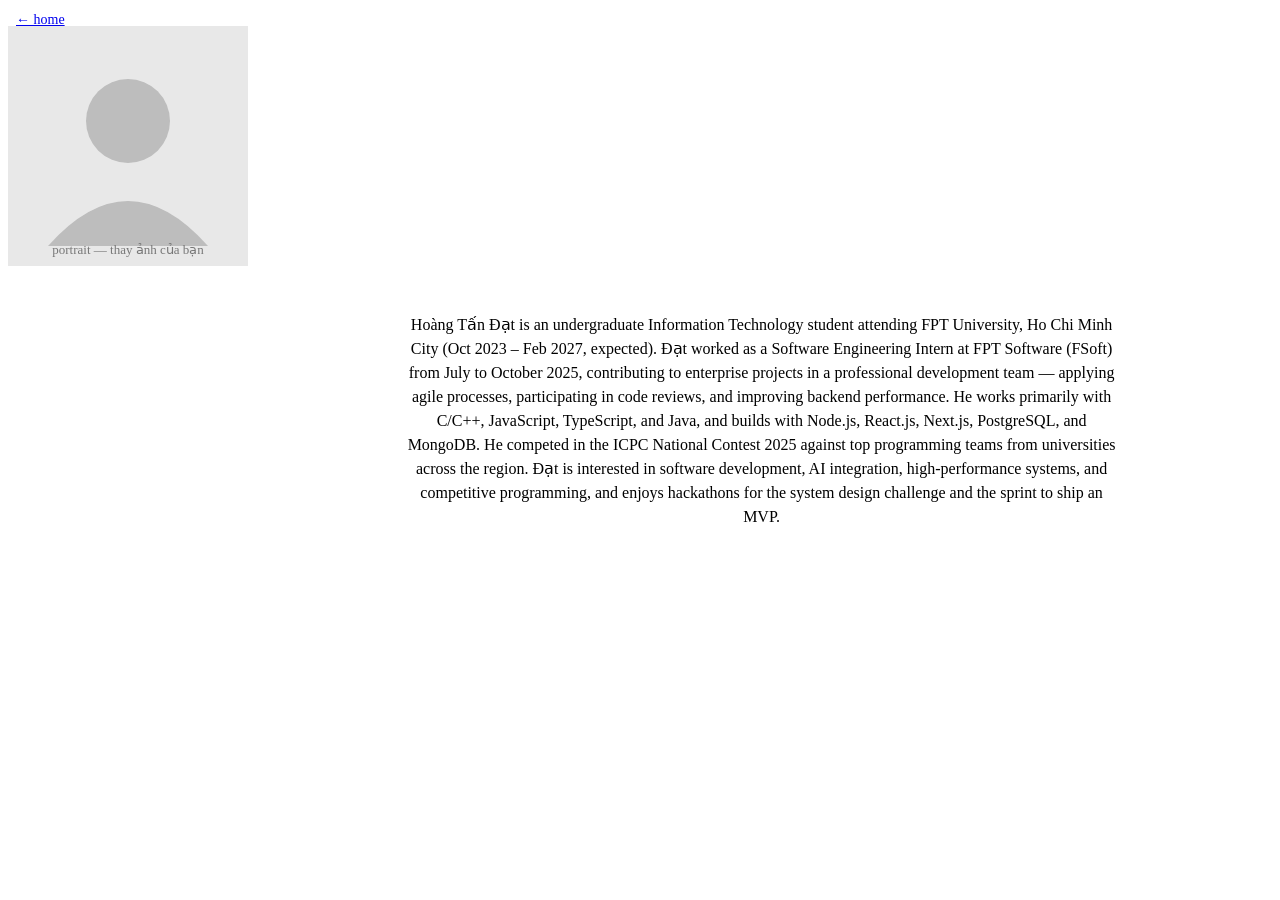
==== about.html @ 932e4578 "Add initial HTML files for personal website including about, projects, and assets" ====
<!DOCTYPE html>
<html lang="vi">
<head>
<meta charset="utf-8">
<title>about</title>
<style>
body {top: 0; left: 0; width: 99%; height: 97%;
    position: absolute; display: table;
    font-family: "Times New Roman", serif;}
  p {display: table-cell; vertical-align: middle; text-align: center;
     line-height: 1.5; padding: 0 12%;}
  #back {position: fixed; left: 16px; top: 12px; font-size: 14px;}
</style>
</head>
<body>

<a id="back" href="index.html">← home</a>

<br>
<img src="assets/portrait-placeholder.svg" alt="Portrait of Hoang Tan Dat" align="left" style="width:240px;">

<p>Hoàng Tấn Đạt is an undergraduate Information Technology student attending FPT University, Ho Chi Minh City (Oct 2023 – Feb 2027, expected). Đạt worked as a Software Engineering Intern at FPT Software (FSoft) from July to October 2025, contributing to enterprise projects in a professional development team — applying agile processes, participating in code reviews, and improving backend performance. He works primarily with C/C++, JavaScript, TypeScript, and Java, and builds with Node.js, React.js, Next.js, PostgreSQL, and MongoDB. He competed in the ICPC National Contest 2025 against top programming teams from universities across the region. Đạt is interested in software development, AI integration, high-performance systems, and competitive programming, and enjoys hackathons for the system design challenge and the sprint to ship an MVP.
<br>
<br>
<br>
</p>

</body>
</html>
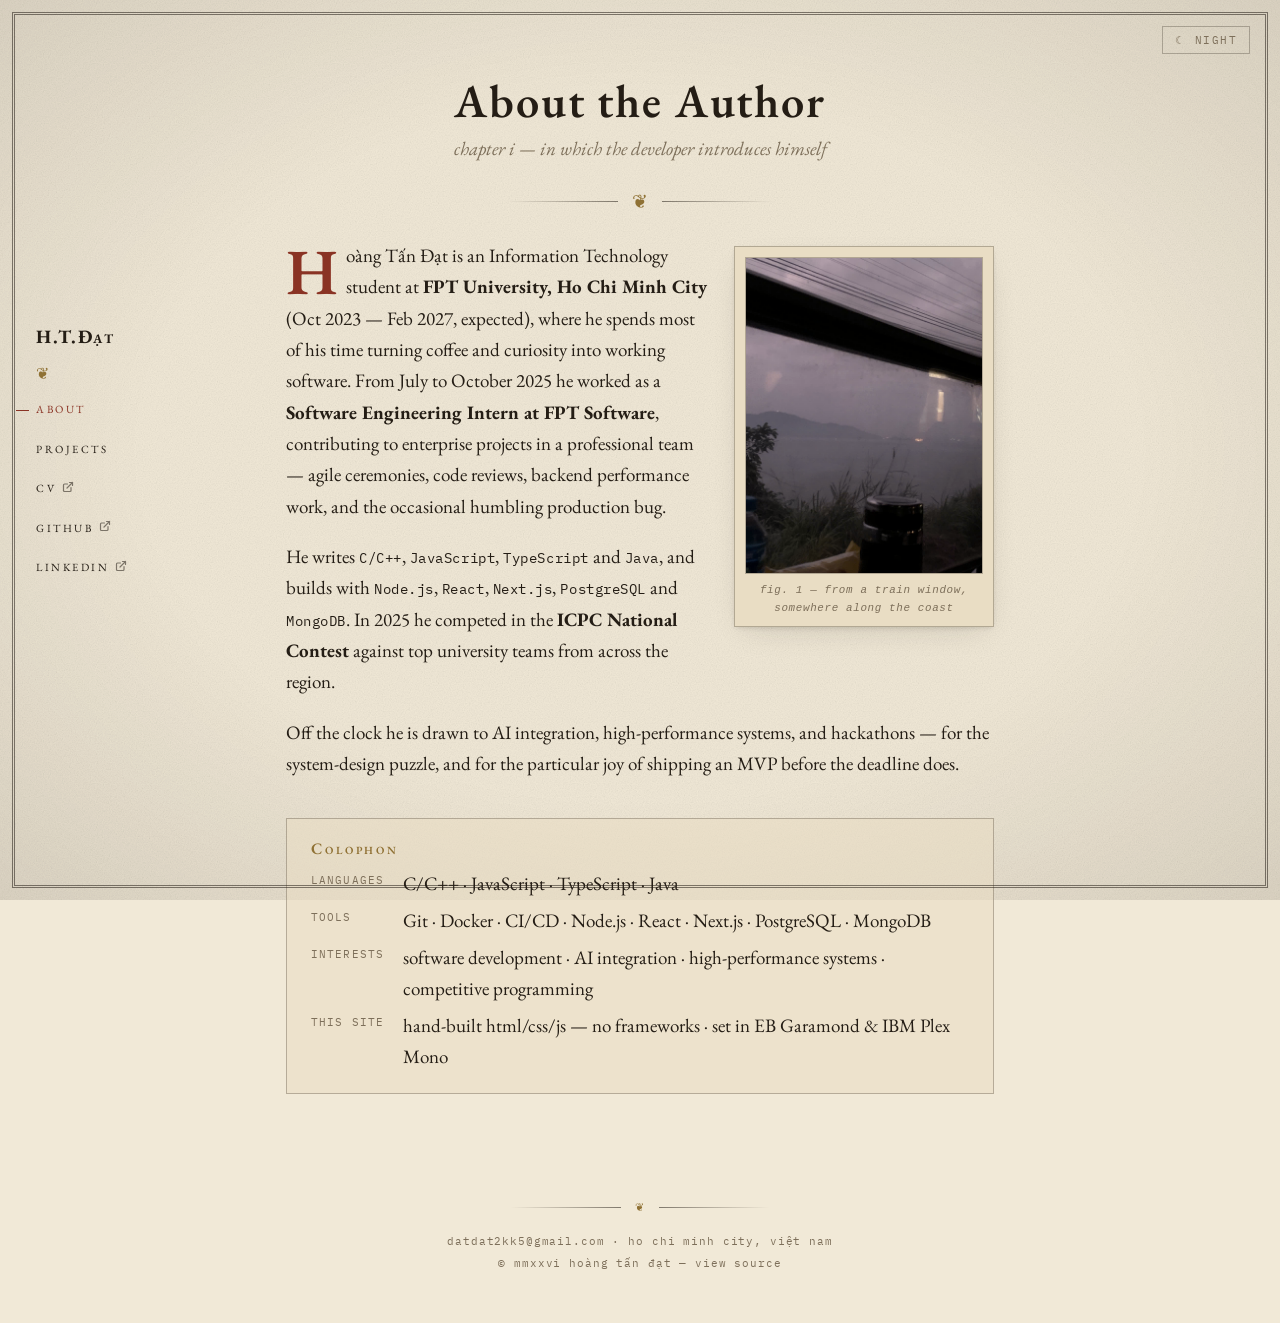
==== commit 82463b55: "fix sum" ====
--- a/about.html
+++ b/about.html
@@ -1,29 +1,114 @@
 <!DOCTYPE html>
-<html lang="vi">
+<html lang="en">
 <head>
 <meta charset="utf-8">
-<title>about</title>
-<style>
-body {top: 0; left: 0; width: 99%; height: 97%;
-    position: absolute; display: table;
-    font-family: "Times New Roman", serif;}
-  p {display: table-cell; vertical-align: middle; text-align: center;
-     line-height: 1.5; padding: 0 12%;}
-  #back {position: fixed; left: 16px; top: 12px; font-size: 14px;}
-</style>
+<meta name="viewport" content="width=device-width, initial-scale=1">
+
+<title>About — Hoàng Tấn Đạt</title>
+<meta name="description" content="About Hoàng Tấn Đạt — Information Technology student at FPT University HCMC, former software engineering intern at FPT Software, ICPC contestant.">
+<meta name="author" content="Hoàng Tấn Đạt">
+<link rel="canonical" href="https://dathoang1412.github.io/about.html">
+
+<meta property="og:type" content="profile">
+<meta property="og:title" content="About — Hoàng Tấn Đạt">
+<meta property="og:description" content="Information Technology student at FPT University HCMC, former intern at FPT Software, ICPC contestant.">
+<meta property="og:url" content="https://dathoang1412.github.io/about.html">
+<meta property="og:image" content="https://dathoang1412.github.io/assets/images/avatar.jpg">
+<meta name="twitter:card" content="summary_large_image">
+
+<script>(function(){try{var t=localStorage.getItem("theme");if(t==="dark"||(!t&&matchMedia("(prefers-color-scheme: dark)").matches))document.documentElement.classList.add("dark")}catch(e){}})();</script>
+
+<link rel="preload" href="assets/fonts/ebgaramond-400to800-normal-latin.woff2" as="font" type="font/woff2" crossorigin>
+<link rel="preload" href="assets/fonts/ebgaramond-400to800-normal-vietnamese.woff2" as="font" type="font/woff2" crossorigin>
+<link rel="preload" href="assets/fonts/ebgaramond-400to800-italic-latin.woff2" as="font" type="font/woff2" crossorigin>
+<link rel="preload" href="assets/fonts/ebgaramond-400to800-italic-vietnamese.woff2" as="font" type="font/woff2" crossorigin>
+<link rel="preload" href="assets/fonts/ibmplexmono-400-normal-latin.woff2" as="font" type="font/woff2" crossorigin>
+<link rel="preload" href="assets/fonts/ibmplexmono-400-normal-vietnamese.woff2" as="font" type="font/woff2" crossorigin>
+<link rel="stylesheet" href="assets/css/fonts.css">
+<link rel="stylesheet" href="assets/css/style.css">
+
+<link rel="icon" href="data:image/svg+xml,%3Csvg xmlns='http://www.w3.org/2000/svg' viewBox='0 0 100 100'%3E%3Ctext y='.9em' font-size='90'%3E%E2%9D%A6%3C/text%3E%3C/svg%3E">
 </head>
+
 <body>
 
-<a id="back" href="index.html">← home</a>
+<div class="frame" aria-hidden="true"></div>
+<button class="lamp" type="button" aria-label="Toggle day / night theme">☾ night</button>
 
-<br>
-<img src="assets/portrait-placeholder.svg" alt="Portrait of Hoang Tan Dat" align="left" style="width:240px;">
+<nav class="side-nav" aria-label="Main">
+  <a class="brand" href="index.html">H.T.Đạt</a>
+  <span class="side-orn" aria-hidden="true">❦</span>
+  <a href="about.html" aria-current="page">about</a>
+  <a href="projects.html">projects</a>
+  <a href="https://dathoang1412.github.io/assets/cv.pdf" target="_blank" rel="noopener">cv</a>
+  <a href="https://github.com/dathoang1412" target="_blank" rel="noopener">github</a>
+  <a href="https://linkedin.com/in/dathoang1412" target="_blank" rel="noopener">linkedin</a>
+</nav>
 
-<p>Hoàng Tấn Đạt is an undergraduate Information Technology student attending FPT University, Ho Chi Minh City (Oct 2023 – Feb 2027, expected). Đạt worked as a Software Engineering Intern at FPT Software (FSoft) from July to October 2025, contributing to enterprise projects in a professional development team — applying agile processes, participating in code reviews, and improving backend performance. He works primarily with C/C++, JavaScript, TypeScript, and Java, and builds with Node.js, React.js, Next.js, PostgreSQL, and MongoDB. He competed in the ICPC National Contest 2025 against top programming teams from universities across the region. Đạt is interested in software development, AI integration, high-performance systems, and competitive programming, and enjoys hackathons for the system design challenge and the sprint to ship an MVP.
-<br>
-<br>
-<br>
-</p>
+<div class="sheet">
 
+  <div class="page-title rise" style="--d:.1s">
+    <h1>About the Author</h1>
+    <p class="sub">chapter i — in which the developer introduces himself</p>
+    <div class="orn" aria-hidden="true">❦</div>
+  </div>
+
+  <main>
+    <figure class="plate portrait-wrap rise" style="--d:.2s">
+      <img src="assets/images/avatar.jpg" width="960" height="1280" alt="View from a train window at dusk — mountains and mist near the Hải Vân pass">
+      <figcaption>fig. 1 — from a train window, somewhere along the coast</figcaption>
+    </figure>
+
+    <p class="dropcap rise" style="--d:.3s">
+      Hoàng Tấn Đạt is an Information Technology student at
+      <strong>FPT University, Ho Chi Minh City</strong> (Oct 2023 — Feb 2027,
+      expected), where he spends most of his time turning coffee and curiosity
+      into working software. From July to October 2025 he worked as a
+      <strong>Software Engineering Intern at FPT Software</strong>,
+      contributing to enterprise projects in a professional team — agile
+      ceremonies, code reviews, backend performance work, and the occasional
+      humbling production bug.
+    </p>
+
+    <p class="rise" style="--d:.4s">
+      He writes <span class="mono">C/C++</span>, <span class="mono">JavaScript</span>,
+      <span class="mono">TypeScript</span> and <span class="mono">Java</span>,
+      and builds with <span class="mono">Node.js</span>, <span class="mono">React</span>,
+      <span class="mono">Next.js</span>, <span class="mono">PostgreSQL</span> and
+      <span class="mono">MongoDB</span>. In 2025 he competed in the
+      <strong>ICPC National Contest</strong> against top university teams from
+      across the region.
+    </p>
+
+    <p class="rise" style="--d:.5s">
+      Off the clock he is drawn to AI integration, high-performance systems,
+      and hackathons — for the system-design puzzle, and for the particular
+      joy of shipping an MVP before the deadline does.
+    </p>
+
+    <section class="colophon reveal" aria-label="Colophon">
+      <h2>Colophon</h2>
+      <dl>
+        <dt>languages</dt>
+        <dd>C/C++ · JavaScript · TypeScript · Java</dd>
+        <dt>tools</dt>
+        <dd>Git · Docker · CI/CD · Node.js · React · Next.js · PostgreSQL · MongoDB</dd>
+        <dt>interests</dt>
+        <dd>software development · AI integration · high-performance systems · competitive programming</dd>
+        <dt>this site</dt>
+        <dd>hand-built html/css/js — no frameworks · set in EB Garamond &amp; IBM Plex Mono</dd>
+      </dl>
+    </section>
+  </main>
+
+</div>
+
+<footer class="footer">
+  <div class="orn" aria-hidden="true">❦</div>
+  <div><a href="mailto:datdat2kk5@gmail.com">datdat2kk5@gmail.com</a> · ho chi minh city, việt nam</div>
+  <div>© mmxxvi hoàng tấn đạt — <a href="https://github.com/dathoang1412/dathoang1412.github.io" target="_blank" rel="noopener">view source</a></div>
+</footer>
+
+<script src="assets/js/main.js"></script>
 </body>
 </html>
--- a/assets/css/fonts.css
+++ b/assets/css/fonts.css
@@ -0,0 +1,120 @@
+@font-face {
+  font-family: 'EB Garamond';
+  font-style: italic;
+  font-weight: 400 800;
+  font-display: optional;
+  src: url('../fonts/ebgaramond-400to800-italic-vietnamese.woff2') format('woff2');
+  unicode-range: U+0102-0103, U+0110-0111, U+0128-0129, U+0168-0169, U+01A0-01A1, U+01AF-01B0, U+0300-0301, U+0303-0304, U+0308-0309, U+0323, U+0329, U+1EA0-1EF9, U+20AB;
+}
+@font-face {
+  font-family: 'EB Garamond';
+  font-style: italic;
+  font-weight: 400 800;
+  font-display: optional;
+  src: url('../fonts/ebgaramond-400to800-italic-latin-ext.woff2') format('woff2');
+  unicode-range: U+0100-02BA, U+02BD-02C5, U+02C7-02CC, U+02CE-02D7, U+02DD-02FF, U+0304, U+0308, U+0329, U+1D00-1DBF, U+1E00-1E9F, U+1EF2-1EFF, U+2020, U+20A0-20AB, U+20AD-20C0, U+2113, U+2C60-2C7F, U+A720-A7FF;
+}
+@font-face {
+  font-family: 'EB Garamond';
+  font-style: italic;
+  font-weight: 400 800;
+  font-display: optional;
+  src: url('../fonts/ebgaramond-400to800-italic-latin.woff2') format('woff2');
+  unicode-range: U+0000-00FF, U+0131, U+0152-0153, U+02BB-02BC, U+02C6, U+02DA, U+02DC, U+0304, U+0308, U+0329, U+2000-206F, U+20AC, U+2122, U+2191, U+2193, U+2212, U+2215, U+FEFF, U+FFFD;
+}
+@font-face {
+  font-family: 'EB Garamond';
+  font-style: normal;
+  font-weight: 400 800;
+  font-display: optional;
+  src: url('../fonts/ebgaramond-400to800-normal-vietnamese.woff2') format('woff2');
+  unicode-range: U+0102-0103, U+0110-0111, U+0128-0129, U+0168-0169, U+01A0-01A1, U+01AF-01B0, U+0300-0301, U+0303-0304, U+0308-0309, U+0323, U+0329, U+1EA0-1EF9, U+20AB;
+}
+@font-face {
+  font-family: 'EB Garamond';
+  font-style: normal;
+  font-weight: 400 800;
+  font-display: optional;
+  src: url('../fonts/ebgaramond-400to800-normal-latin-ext.woff2') format('woff2');
+  unicode-range: U+0100-02BA, U+02BD-02C5, U+02C7-02CC, U+02CE-02D7, U+02DD-02FF, U+0304, U+0308, U+0329, U+1D00-1DBF, U+1E00-1E9F, U+1EF2-1EFF, U+2020, U+20A0-20AB, U+20AD-20C0, U+2113, U+2C60-2C7F, U+A720-A7FF;
+}
+@font-face {
+  font-family: 'EB Garamond';
+  font-style: normal;
+  font-weight: 400 800;
+  font-display: optional;
+  src: url('../fonts/ebgaramond-400to800-normal-latin.woff2') format('woff2');
+  unicode-range: U+0000-00FF, U+0131, U+0152-0153, U+02BB-02BC, U+02C6, U+02DA, U+02DC, U+0304, U+0308, U+0329, U+2000-206F, U+20AC, U+2122, U+2191, U+2193, U+2212, U+2215, U+FEFF, U+FFFD;
+}
+@font-face {
+  font-family: 'IBM Plex Mono';
+  font-style: italic;
+  font-weight: 400;
+  font-display: optional;
+  src: url('../fonts/ibmplexmono-400-italic-vietnamese.woff2') format('woff2');
+  unicode-range: U+0102-0103, U+0110-0111, U+0128-0129, U+0168-0169, U+01A0-01A1, U+01AF-01B0, U+0300-0301, U+0303-0304, U+0308-0309, U+0323, U+0329, U+1EA0-1EF9, U+20AB;
+}
+@font-face {
+  font-family: 'IBM Plex Mono';
+  font-style: italic;
+  font-weight: 400;
+  font-display: optional;
+  src: url('../fonts/ibmplexmono-400-italic-latin-ext.woff2') format('woff2');
+  unicode-range: U+0100-02BA, U+02BD-02C5, U+02C7-02CC, U+02CE-02D7, U+02DD-02FF, U+0304, U+0308, U+0329, U+1D00-1DBF, U+1E00-1E9F, U+1EF2-1EFF, U+2020, U+20A0-20AB, U+20AD-20C0, U+2113, U+2C60-2C7F, U+A720-A7FF;
+}
+@font-face {
+  font-family: 'IBM Plex Mono';
+  font-style: italic;
+  font-weight: 400;
+  font-display: optional;
+  src: url('../fonts/ibmplexmono-400-italic-latin.woff2') format('woff2');
+  unicode-range: U+0000-00FF, U+0131, U+0152-0153, U+02BB-02BC, U+02C6, U+02DA, U+02DC, U+0304, U+0308, U+0329, U+2000-206F, U+20AC, U+2122, U+2191, U+2193, U+2212, U+2215, U+FEFF, U+FFFD;
+}
+@font-face {
+  font-family: 'IBM Plex Mono';
+  font-style: normal;
+  font-weight: 400;
+  font-display: optional;
+  src: url('../fonts/ibmplexmono-400-normal-vietnamese.woff2') format('woff2');
+  unicode-range: U+0102-0103, U+0110-0111, U+0128-0129, U+0168-0169, U+01A0-01A1, U+01AF-01B0, U+0300-0301, U+0303-0304, U+0308-0309, U+0323, U+0329, U+1EA0-1EF9, U+20AB;
+}
+@font-face {
+  font-family: 'IBM Plex Mono';
+  font-style: normal;
+  font-weight: 400;
+  font-display: optional;
+  src: url('../fonts/ibmplexmono-400-normal-latin-ext.woff2') format('woff2');
+  unicode-range: U+0100-02BA, U+02BD-02C5, U+02C7-02CC, U+02CE-02D7, U+02DD-02FF, U+0304, U+0308, U+0329, U+1D00-1DBF, U+1E00-1E9F, U+1EF2-1EFF, U+2020, U+20A0-20AB, U+20AD-20C0, U+2113, U+2C60-2C7F, U+A720-A7FF;
+}
+@font-face {
+  font-family: 'IBM Plex Mono';
+  font-style: normal;
+  font-weight: 400;
+  font-display: optional;
+  src: url('../fonts/ibmplexmono-400-normal-latin.woff2') format('woff2');
+  unicode-range: U+0000-00FF, U+0131, U+0152-0153, U+02BB-02BC, U+02C6, U+02DA, U+02DC, U+0304, U+0308, U+0329, U+2000-206F, U+20AC, U+2122, U+2191, U+2193, U+2212, U+2215, U+FEFF, U+FFFD;
+}
+@font-face {
+  font-family: 'IBM Plex Mono';
+  font-style: normal;
+  font-weight: 500;
+  font-display: optional;
+  src: url('../fonts/ibmplexmono-500-normal-vietnamese.woff2') format('woff2');
+  unicode-range: U+0102-0103, U+0110-0111, U+0128-0129, U+0168-0169, U+01A0-01A1, U+01AF-01B0, U+0300-0301, U+0303-0304, U+0308-0309, U+0323, U+0329, U+1EA0-1EF9, U+20AB;
+}
+@font-face {
+  font-family: 'IBM Plex Mono';
+  font-style: normal;
+  font-weight: 500;
+  font-display: optional;
+  src: url('../fonts/ibmplexmono-500-normal-latin-ext.woff2') format('woff2');
+  unicode-range: U+0100-02BA, U+02BD-02C5, U+02C7-02CC, U+02CE-02D7, U+02DD-02FF, U+0304, U+0308, U+0329, U+1D00-1DBF, U+1E00-1E9F, U+1EF2-1EFF, U+2020, U+20A0-20AB, U+20AD-20C0, U+2113, U+2C60-2C7F, U+A720-A7FF;
+}
+@font-face {
+  font-family: 'IBM Plex Mono';
+  font-style: normal;
+  font-weight: 500;
+  font-display: optional;
+  src: url('../fonts/ibmplexmono-500-normal-latin.woff2') format('woff2');
+  unicode-range: U+0000-00FF, U+0131, U+0152-0153, U+02BB-02BC, U+02C6, U+02DA, U+02DC, U+0304, U+0308, U+0329, U+2000-206F, U+20AC, U+2122, U+2191, U+2193, U+2212, U+2215, U+FEFF, U+FFFD;
+}
--- a/assets/css/style.css
+++ b/assets/css/style.css
@@ -0,0 +1,681 @@
+/* ============================================================
+   dathoang1412.github.io — "field notes of a software engineer"
+   hand-built. no frameworks. set in EB Garamond & IBM Plex Mono.
+   ============================================================ */
+
+:root {
+  --paper:        #f1e9d7;
+  --paper-2:      #e9ddc4;
+  --ink:          #241d15;
+  --ink-soft:     #4a3f31;
+  --muted:        #7d6f5a;
+  --accent:       #8a3324;
+  --gold:         #8f7134;
+  --rule:         rgba(36, 29, 21, 0.28);
+  --rule-strong:  rgba(36, 29, 21, 0.55);
+  --shadow:       rgba(36, 29, 21, 0.18);
+  --grain-alpha:  0.5;
+  --vignette:     rgba(36, 29, 21, 0.1);
+
+  --serif: "EB Garamond", "Times New Roman", Georgia, serif;
+  --mono:  "IBM Plex Mono", Consolas, "Courier New", monospace;
+}
+
+:root.dark {
+  --paper:        #17120d;
+  --paper-2:      #211a13;
+  --ink:          #e6d9bf;
+  --ink-soft:     #c9b998;
+  --muted:        #8d7d63;
+  --accent:       #d0815a;
+  --gold:         #b0894a;
+  --rule:         rgba(230, 217, 191, 0.22);
+  --rule-strong:  rgba(230, 217, 191, 0.45);
+  --shadow:       rgba(0, 0, 0, 0.5);
+  --grain-alpha:  0.3;
+  --vignette:     rgba(0, 0, 0, 0.35);
+}
+
+/* ---------- base ---------- */
+
+* { box-sizing: border-box; }
+
+html { height: 100%; }
+
+body {
+  margin: 0;
+  min-height: 100vh;
+  background: var(--paper);
+  color: var(--ink);
+  font-family: var(--serif);
+  font-size: 19px;
+  line-height: 1.65;
+  -webkit-font-smoothing: antialiased;
+  overflow-x: hidden;
+}
+
+:root.theme-anim body,
+:root.theme-anim body * {
+  transition: background-color 0.5s ease, color 0.5s ease,
+              border-color 0.5s ease, box-shadow 0.5s ease;
+}
+
+/* paper grain + candlelight vignette */
+body::before {
+  content: "";
+  position: fixed;
+  inset: 0;
+  z-index: 1;
+  pointer-events: none;
+  opacity: var(--grain-alpha);
+  mix-blend-mode: multiply;
+  background-image: url("data:image/svg+xml,%3Csvg xmlns='http://www.w3.org/2000/svg' width='240' height='240'%3E%3Cfilter id='n'%3E%3CfeTurbulence type='fractalNoise' baseFrequency='0.85' numOctaves='2' stitchTiles='stitch'/%3E%3CfeColorMatrix type='saturate' values='0'/%3E%3C/filter%3E%3Crect width='100%25' height='100%25' filter='url(%23n)' opacity='0.4'/%3E%3C/svg%3E");
+}
+
+body::after {
+  content: "";
+  position: fixed;
+  inset: 0;
+  z-index: 1;
+  pointer-events: none;
+  background: radial-gradient(ellipse at center,
+              transparent 55%, var(--vignette) 100%);
+}
+
+::selection { background: var(--accent); color: var(--paper); }
+
+/* the double frame, like an old title page */
+.frame {
+  position: fixed;
+  inset: 12px;
+  z-index: 40;
+  pointer-events: none;
+  border: 3px double var(--rule-strong);
+}
+
+/* ---------- typography ---------- */
+
+h1, h2, h3 { font-weight: 600; line-height: 1.15; margin: 0; }
+
+a {
+  color: var(--accent);
+  text-decoration: none;
+  position: relative;
+}
+
+.u, p a, li a {
+  background-image: linear-gradient(var(--accent), var(--accent));
+  background-repeat: no-repeat;
+  background-size: 100% 1px;
+  background-position: 0 100%;
+}
+
+.smallcaps {
+  font-variant: small-caps;
+  letter-spacing: 0.14em;
+}
+
+.mono {
+  font-family: var(--mono);
+  font-size: 0.72em;
+  letter-spacing: 0.04em;
+}
+
+.muted { color: var(--muted); }
+
+/* ornament divider: ——— ❦ ——— */
+.orn {
+  display: flex;
+  align-items: center;
+  gap: 14px;
+  justify-content: center;
+  color: var(--gold);
+  margin: 1.4rem auto;
+  user-select: none;
+}
+.orn::before, .orn::after {
+  content: "";
+  height: 1px;
+  width: min(110px, 24vw);
+  background: linear-gradient(90deg, transparent, var(--rule-strong));
+}
+.orn::after {
+  background: linear-gradient(90deg, var(--rule-strong), transparent);
+}
+
+/* ---------- side nav: the book's spine, same on every page ---------- */
+
+/* centered with top/bottom+margin, NOT transform —
+   the .rise animation animates transform and would override it */
+.side-nav {
+  position: fixed;
+  left: 36px;
+  top: 0;
+  bottom: 0;
+  margin: auto 0;
+  height: max-content;
+  z-index: 41;
+  display: flex;
+  flex-direction: column;
+  align-items: flex-start;
+  gap: 0.85rem;
+  font-variant: small-caps;
+  letter-spacing: 0.16em;
+  font-size: 0.98rem;
+}
+
+.side-nav .brand {
+  font-weight: 700;
+  font-size: 1.18rem;
+  letter-spacing: 0.1em;
+  color: var(--ink);
+}
+
+.side-nav .side-orn {
+  color: var(--gold);
+  user-select: none;
+  line-height: 1;
+}
+
+.side-nav a {
+  color: var(--ink);
+  position: relative;
+  transition: color 0.3s ease, transform 0.3s cubic-bezier(0.22, 1, 0.36, 1);
+}
+
+.side-nav a:not(.brand)::before {
+  content: "";
+  position: absolute;
+  left: -20px;
+  top: 58%;
+  width: 13px;
+  height: 1px;
+  background: var(--accent);
+  transform: scaleX(0);
+  transform-origin: left;
+  transition: transform 0.35s cubic-bezier(0.22, 1, 0.36, 1);
+}
+
+.side-nav a:hover,
+.side-nav a:focus-visible,
+.side-nav a[aria-current="page"] { color: var(--accent); }
+
+.side-nav a:not(.brand):hover { transform: translateX(4px); }
+
+.side-nav a:hover::before,
+.side-nav a:focus-visible::before,
+.side-nav a[aria-current="page"]::before { transform: scaleX(1); }
+
+/* external links wear a small engraved arrow-box icon,
+   drawn from an inline svg mask and inked with currentColor */
+.side-nav a[target="_blank"]::after,
+.entry .refs a::after,
+.entry h2 .title-link::after {
+  content: "";
+  display: inline-block;
+  width: 0.78em;
+  height: 0.78em;
+  margin-left: 0.4em;
+  vertical-align: -0.06em;
+  background-color: currentColor;
+  opacity: 0.55;
+  -webkit-mask: url("data:image/svg+xml,%3Csvg xmlns='http://www.w3.org/2000/svg' viewBox='0 0 24 24' fill='none' stroke='%23000' stroke-width='2.4' stroke-linecap='round' stroke-linejoin='round'%3E%3Cpath d='M18 13v6a2 2 0 0 1-2 2H5a2 2 0 0 1-2-2V8a2 2 0 0 1 2-2h6'/%3E%3Cpath d='M15 3h6v6'/%3E%3Cpath d='M10 14 21 3'/%3E%3C/svg%3E") no-repeat center / contain;
+  mask: url("data:image/svg+xml,%3Csvg xmlns='http://www.w3.org/2000/svg' viewBox='0 0 24 24' fill='none' stroke='%23000' stroke-width='2.4' stroke-linecap='round' stroke-linejoin='round'%3E%3Cpath d='M18 13v6a2 2 0 0 1-2 2H5a2 2 0 0 1-2-2V8a2 2 0 0 1 2-2h6'/%3E%3Cpath d='M15 3h6v6'/%3E%3Cpath d='M10 14 21 3'/%3E%3C/svg%3E") no-repeat center / contain;
+  transition: opacity 0.25s ease;
+}
+
+.side-nav a[target="_blank"]:hover::after,
+.side-nav a[target="_blank"]:focus-visible::after,
+.entry .refs a:hover::after,
+.entry h2 .title-link:hover::after,
+.entry h2 .title-link:focus-visible::after { opacity: 1; }
+
+/* narrow screens: the spine folds into a top bar */
+@media (max-width: 1080px) {
+  .side-nav {
+    position: static;
+    margin: 0;
+    height: auto;
+    flex-direction: row;
+    flex-wrap: wrap;
+    align-items: baseline;
+    justify-content: center;
+    gap: 0.35rem 1.3rem;
+    padding: 30px 20px 0;
+    font-size: 0.92rem;
+  }
+
+  .side-nav .side-orn { display: none; }
+  .side-nav a:not(.brand)::before { display: none; }
+  .side-nav a:not(.brand):hover { transform: none; }
+
+  /* on cover pages the bar floats over the full-height layout;
+     centered with left/right+margin so .rise can't knock it loose */
+  body.home .side-nav {
+    position: fixed;
+    top: 20px;
+    left: 0;
+    right: 0;
+    margin: 0 auto;
+    width: max-content;
+    max-width: calc(100% - 56px);
+    padding: 0;
+  }
+
+  body.home .title-page { padding-top: 96px; }
+}
+
+/* ---------- nav ---------- */
+
+.nav {
+  display: flex;
+  flex-wrap: wrap;
+  justify-content: center;
+  gap: 0.35rem 1.6rem;
+  font-variant: small-caps;
+  letter-spacing: 0.16em;
+  font-size: 1.02rem;
+}
+
+.nav a { color: var(--ink); }
+
+.nav a::after {
+  content: "";
+  position: absolute;
+  left: 0;
+  bottom: -3px;
+  width: 100%;
+  height: 1px;
+  background: var(--accent);
+  transform: scaleX(0);
+  transform-origin: left;
+  transition: transform 0.35s cubic-bezier(0.22, 1, 0.36, 1);
+}
+
+.nav a:hover::after,
+.nav a:focus-visible::after,
+.nav a[aria-current="page"]::after { transform: scaleX(1); }
+
+.nav a[aria-current="page"] { color: var(--accent); }
+
+/* ---------- framed pictures ("plates") ---------- */
+
+.plate {
+  display: inline-block;
+  margin: 0;
+  padding: 10px 10px 8px;
+  background: var(--paper-2);
+  border: 1px solid var(--rule);
+  box-shadow: 0 10px 30px -12px var(--shadow),
+              0 2px 6px -2px var(--shadow);
+  transition: transform 0.6s cubic-bezier(0.22, 1, 0.36, 1),
+              box-shadow 0.6s ease;
+}
+
+.plate:hover {
+  transform: translateY(-4px);
+  box-shadow: 0 22px 44px -16px var(--shadow),
+              0 4px 10px -3px var(--shadow);
+}
+
+.plate img {
+  display: block;
+  max-width: 100%;
+  height: auto;
+  border: 1px solid var(--rule);
+  filter: sepia(0.28) contrast(1.02) saturate(0.92);
+  transition: filter 0.6s ease;
+}
+
+.plate:hover img { filter: sepia(0.05) contrast(1.02); }
+
+.plate figcaption {
+  font-family: var(--mono);
+  font-style: italic;
+  font-size: 0.68rem;
+  letter-spacing: 0.06em;
+  color: var(--muted);
+  text-align: center;
+  padding-top: 8px;
+}
+
+/* ---------- home: the title page ---------- */
+
+.title-page {
+  height: 100vh;
+  height: 100svh;
+  display: flex;
+  align-items: center;
+  justify-content: center;
+  text-align: center;
+  position: relative;
+  z-index: 2;
+  padding: clamp(28px, 4vh, 56px) 20px;
+  overflow: hidden;
+}
+
+.title-page .inner { max-width: 640px; }
+
+/* every gap on the title page breathes with the viewport,
+   so the whole cover always fits without scrolling */
+.title-page p { margin: clamp(0.3rem, 1.2vh, 0.85rem) 0; }
+.title-page .orn { margin: clamp(0.4rem, 1.6vh, 1.3rem) auto; }
+
+.title-page .plate img {
+  max-height: min(32vh, 286px);
+  width: auto;
+  max-width: 100%;
+}
+
+.epigraph {
+  font-family: var(--mono);
+  font-size: 0.72rem;
+  letter-spacing: 0.28em;
+  text-transform: uppercase;
+  color: var(--muted);
+}
+
+.display-name {
+  font-size: min(clamp(2.4rem, 7.5vw, 4.2rem), 8.5vh);
+  font-weight: 700;
+  letter-spacing: 0.06em;
+  text-shadow: 0 1px 0 var(--paper-2), 0 2px 2px var(--shadow);
+}
+
+.tagline {
+  font-style: italic;
+  font-size: 1.18rem;
+  color: var(--ink-soft);
+  margin: 0.4rem 0 0;
+}
+
+.clock-line {
+  font-family: var(--mono);
+  font-size: 0.74rem;
+  letter-spacing: 0.22em;
+  text-transform: uppercase;
+  color: var(--muted);
+}
+
+.clock-line time { color: var(--accent); font-style: normal; }
+
+/* corner colophon (home, bottom right) */
+.corner-note {
+  position: fixed;
+  right: 30px;
+  bottom: 26px;
+  z-index: 41;
+  text-align: right;
+  font-family: var(--mono);
+  font-size: 0.66rem;
+  line-height: 1.7;
+  letter-spacing: 0.05em;
+  color: var(--muted);
+}
+
+.corner-note a { color: var(--muted); }
+.corner-note a:hover { color: var(--accent); }
+
+/* short screens: tuck everything in tighter */
+@media (max-height: 700px) {
+  .tagline { font-size: 1.02rem; }
+  .epigraph, .clock-line { font-size: 0.64rem; }
+  .plate figcaption { display: none; }
+  .corner-note { display: none; }
+}
+
+/* phones: the corner note would collide with the nav */
+@media (max-width: 700px) {
+  .corner-note { display: none; }
+}
+
+/* landscape phones & very cramped viewports: let it scroll
+   rather than cut content off */
+@media (max-height: 460px) {
+  .title-page {
+    height: auto;
+    min-height: 100svh;
+    overflow: visible;
+  }
+}
+
+/* ---------- interior pages ---------- */
+
+.sheet {
+  position: relative;
+  z-index: 2;
+  max-width: 760px;
+  margin: 0 auto;
+  padding: 64px 26px 40px;
+}
+
+.page-title {
+  text-align: center;
+  margin-top: 0.6rem;
+}
+
+.page-title h1 {
+  font-size: clamp(2rem, 5vw, 2.9rem);
+  letter-spacing: 0.04em;
+}
+
+.page-title .sub {
+  font-style: italic;
+  color: var(--muted);
+  margin-top: 0.35rem;
+}
+
+/* drop cap for the opening paragraph */
+.dropcap::first-letter {
+  float: left;
+  font-size: 3.4em;
+  line-height: 0.82;
+  padding: 0.08em 0.12em 0 0;
+  font-weight: 600;
+  color: var(--accent);
+}
+
+/* ---------- projects catalogue ---------- */
+
+.entry {
+  margin: 2.6rem 0;
+  padding-left: 3.2rem;
+  position: relative;
+}
+
+.entry .numeral {
+  position: absolute;
+  left: 0;
+  top: 0.1rem;
+  font-size: 1.5rem;
+  font-weight: 600;
+  color: var(--gold);
+  font-variant: small-caps;
+}
+
+.entry h2 {
+  font-size: 1.45rem;
+  letter-spacing: 0.02em;
+}
+
+/* a project title that is itself a link: ink underline
+   draws across the whole line on hover */
+.entry h2 .title-link {
+  color: inherit;
+  background-image: linear-gradient(var(--accent), var(--accent));
+  background-repeat: no-repeat;
+  background-size: 0% 1px;
+  background-position: 0 94%;
+  transition: background-size 0.45s cubic-bezier(0.22, 1, 0.36, 1),
+              color 0.3s ease;
+}
+
+.entry h2 .title-link:hover,
+.entry h2 .title-link:focus-visible {
+  color: var(--accent);
+  background-size: 100% 1px;
+}
+
+.entry h2 .title-link::after {
+  width: 0.62em;
+  height: 0.62em;
+}
+
+.entry .when {
+  font-family: var(--mono);
+  font-size: 0.7rem;
+  letter-spacing: 0.12em;
+  text-transform: uppercase;
+  color: var(--muted);
+  margin: 0.2rem 0 0.6rem;
+}
+
+.entry p { margin: 0 0 0.7rem; }
+
+.entry .refs {
+  font-family: var(--mono);
+  font-size: 0.72rem;
+  letter-spacing: 0.05em;
+}
+
+.entry .refs a {
+  color: var(--ink-soft);
+  border: 1px solid var(--rule);
+  padding: 3px 9px;
+  margin-right: 6px;
+  display: inline-block;
+  transition: color 0.25s ease, border-color 0.25s ease,
+              transform 0.25s ease;
+}
+
+.entry .refs a:hover {
+  color: var(--accent);
+  border-color: var(--accent);
+  transform: translateY(-2px);
+}
+
+/* ---------- about ---------- */
+
+.portrait-wrap {
+  float: right;
+  width: min(260px, 42%);
+  margin: 0.4rem 0 1rem 1.6rem;
+  transform: rotate(1.6deg);
+}
+
+@media (max-width: 560px) {
+  .portrait-wrap {
+    float: none;
+    width: 82%;
+    margin: 0 auto 1.6rem;
+    display: block;
+  }
+}
+
+.colophon {
+  margin-top: 2.4rem;
+  border: 1px solid var(--rule);
+  padding: 1.3rem 1.5rem;
+  background: color-mix(in srgb, var(--paper-2) 55%, transparent);
+}
+
+.colophon h2 {
+  font-variant: small-caps;
+  letter-spacing: 0.18em;
+  font-size: 1rem;
+  color: var(--gold);
+  margin-bottom: 0.6rem;
+}
+
+.colophon dl {
+  margin: 0;
+  display: grid;
+  grid-template-columns: max-content 1fr;
+  gap: 0.35rem 1.2rem;
+}
+
+.colophon dt {
+  font-family: var(--mono);
+  font-size: 0.7rem;
+  letter-spacing: 0.1em;
+  text-transform: uppercase;
+  color: var(--muted);
+  padding-top: 0.28em;
+}
+
+.colophon dd { margin: 0; }
+
+@media (max-width: 480px) {
+  .colophon dl { grid-template-columns: 1fr; gap: 0; }
+  .colophon dd { margin-bottom: 0.6rem; }
+}
+
+/* ---------- footer ---------- */
+
+.footer {
+  position: relative;
+  z-index: 2;
+  text-align: center;
+  padding: 2.5rem 20px 3rem;
+  font-family: var(--mono);
+  font-size: 0.68rem;
+  letter-spacing: 0.08em;
+  color: var(--muted);
+  line-height: 2;
+}
+
+.footer .orn { margin-bottom: 0.8rem; }
+.footer a { color: var(--muted); }
+.footer a:hover { color: var(--accent); }
+
+/* ---------- theme toggle ---------- */
+
+.lamp {
+  position: fixed;
+  top: 26px;
+  right: 30px;
+  z-index: 41;
+  background: none;
+  border: 1px solid var(--rule);
+  color: var(--muted);
+  font-family: var(--mono);
+  font-size: 0.66rem;
+  letter-spacing: 0.14em;
+  text-transform: uppercase;
+  padding: 6px 12px;
+  cursor: pointer;
+  transition: color 0.25s ease, border-color 0.25s ease;
+}
+
+.lamp:hover { color: var(--accent); border-color: var(--accent); }
+
+/* ---------- motion ---------- */
+
+.rise {
+  opacity: 0;
+  transform: translateY(16px);
+  animation: rise 0.9s cubic-bezier(0.22, 1, 0.36, 1) forwards;
+  animation-delay: var(--d, 0s);
+}
+
+@keyframes rise {
+  to { opacity: 1; transform: translateY(0); }
+}
+
+.reveal {
+  opacity: 0;
+  transform: translateY(22px);
+  transition: opacity 0.8s ease, transform 0.8s cubic-bezier(0.22, 1, 0.36, 1);
+}
+
+.reveal.in { opacity: 1; transform: translateY(0); }
+
+:focus-visible {
+  outline: 2px solid var(--accent);
+  outline-offset: 3px;
+}
+
+@media (prefers-reduced-motion: reduce) {
+  .rise, .reveal { animation: none; transition: none; opacity: 1; transform: none; }
+  .plate, .plate img, .entry .refs a { transition: none; }
+}
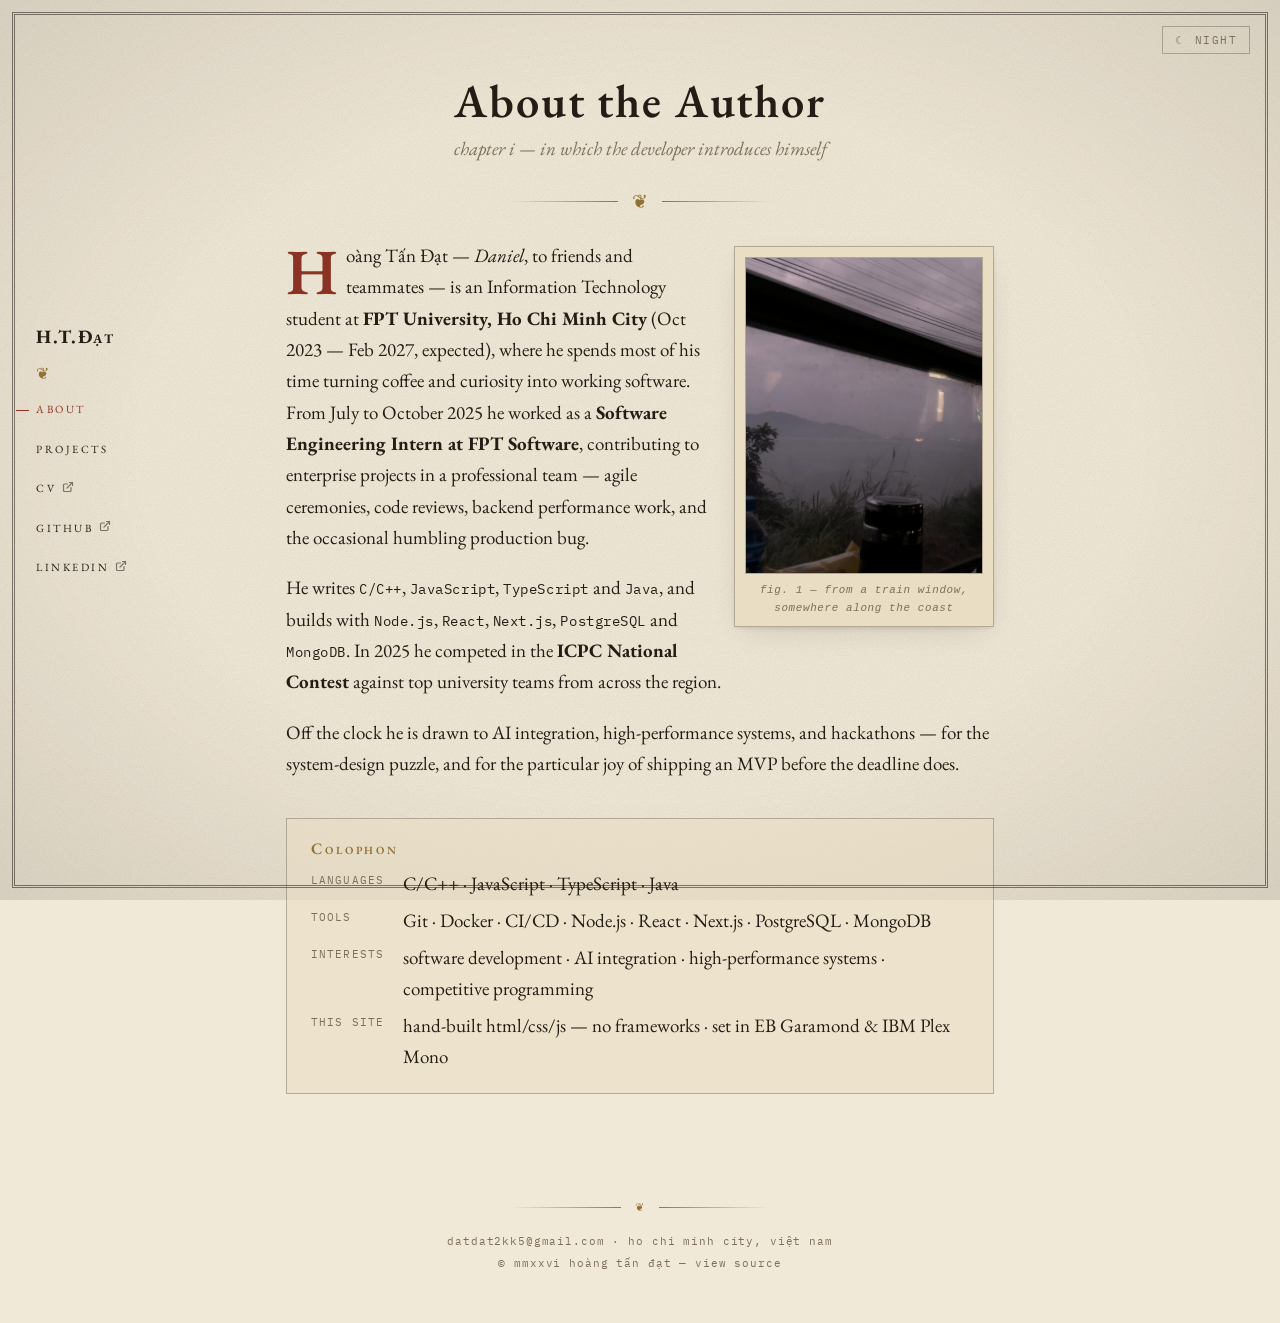
==== commit baacb27f: "feat: update personal information and add alternate name" ====
--- a/about.html
+++ b/about.html
@@ -60,7 +60,8 @@
     </figure>
 
     <p class="dropcap rise" style="--d:.3s">
-      Hoàng Tấn Đạt is an Information Technology student at
+      Hoàng Tấn Đạt — <em>Daniel</em>, to friends and teammates — is an
+      Information Technology student at
       <strong>FPT University, Ho Chi Minh City</strong> (Oct 2023 — Feb 2027,
       expected), where he spends most of his time turning coffee and curiosity
       into working software. From July to October 2025 he worked as a
--- a/assets/css/style.css
+++ b/assets/css/style.css
@@ -382,6 +382,13 @@
   text-shadow: 0 1px 0 var(--paper-2), 0 2px 2px var(--shadow);
 }
 
+.aka {
+  font-style: italic;
+  font-size: 1rem;
+  letter-spacing: 0.08em;
+  color: var(--muted);
+}
+
 .tagline {
   font-style: italic;
   font-size: 1.18rem;
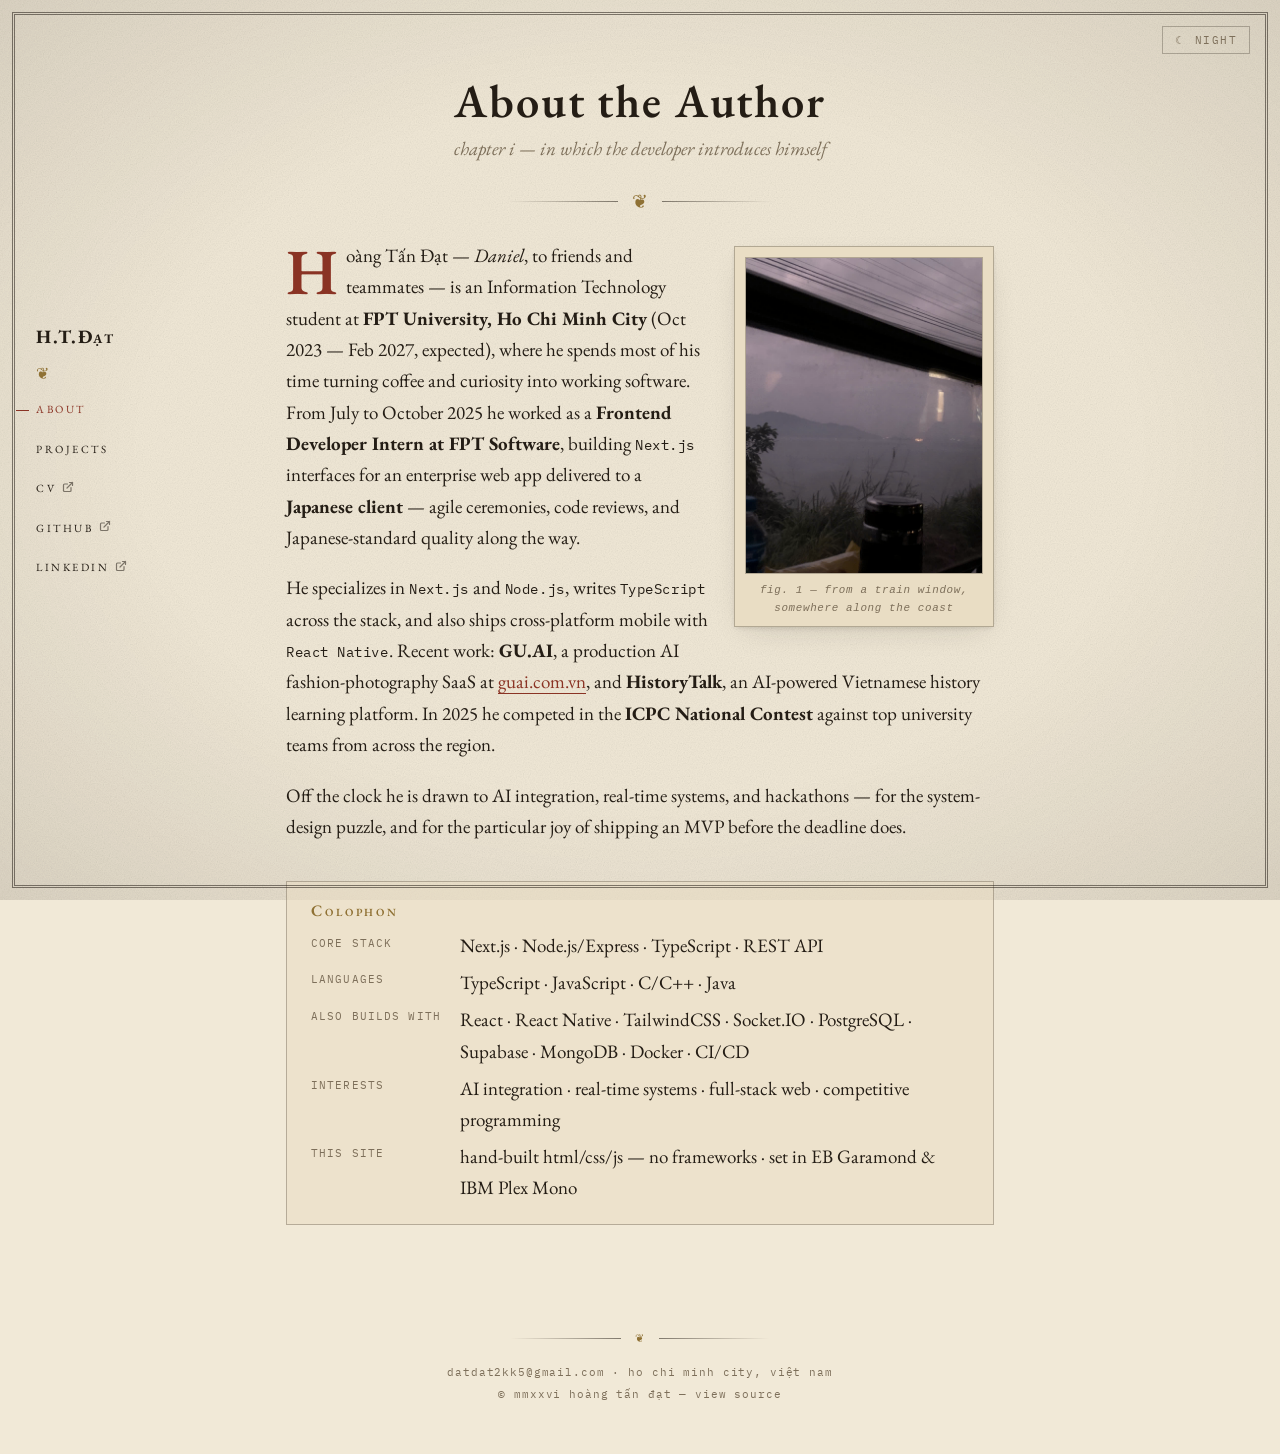
==== commit 4c39d0be: "ok" ====
--- a/about.html
+++ b/about.html
@@ -5,13 +5,13 @@
 <meta name="viewport" content="width=device-width, initial-scale=1">
 
 <title>About — Hoàng Tấn Đạt</title>
-<meta name="description" content="About Hoàng Tấn Đạt — Information Technology student at FPT University HCMC, former software engineering intern at FPT Software, ICPC contestant.">
+<meta name="description" content="About Hoàng Tấn Đạt — full-stack developer specializing in Next.js and Node.js, IT student at FPT University HCMC, former frontend intern at FPT Software, ICPC contestant.">
 <meta name="author" content="Hoàng Tấn Đạt">
 <link rel="canonical" href="https://dathoang1412.github.io/about.html">
 
 <meta property="og:type" content="profile">
 <meta property="og:title" content="About — Hoàng Tấn Đạt">
-<meta property="og:description" content="Information Technology student at FPT University HCMC, former intern at FPT Software, ICPC contestant.">
+<meta property="og:description" content="Full-stack developer (Next.js, Node.js), IT student at FPT University HCMC, former frontend intern at FPT Software.">
 <meta property="og:url" content="https://dathoang1412.github.io/about.html">
 <meta property="og:image" content="https://dathoang1412.github.io/assets/images/avatar.jpg">
 <meta name="twitter:card" content="summary_large_image">
@@ -65,37 +65,41 @@
       <strong>FPT University, Ho Chi Minh City</strong> (Oct 2023 — Feb 2027,
       expected), where he spends most of his time turning coffee and curiosity
       into working software. From July to October 2025 he worked as a
-      <strong>Software Engineering Intern at FPT Software</strong>,
-      contributing to enterprise projects in a professional team — agile
-      ceremonies, code reviews, backend performance work, and the occasional
-      humbling production bug.
+      <strong>Frontend Developer Intern at FPT Software</strong>, building
+      <span class="mono">Next.js</span> interfaces for an enterprise web app
+      delivered to a <strong>Japanese client</strong> — agile ceremonies, code
+      reviews, and Japanese-standard quality along the way.
     </p>
 
     <p class="rise" style="--d:.4s">
-      He writes <span class="mono">C/C++</span>, <span class="mono">JavaScript</span>,
-      <span class="mono">TypeScript</span> and <span class="mono">Java</span>,
-      and builds with <span class="mono">Node.js</span>, <span class="mono">React</span>,
-      <span class="mono">Next.js</span>, <span class="mono">PostgreSQL</span> and
-      <span class="mono">MongoDB</span>. In 2025 he competed in the
-      <strong>ICPC National Contest</strong> against top university teams from
-      across the region.
+      He specializes in <span class="mono">Next.js</span> and
+      <span class="mono">Node.js</span>, writes <span class="mono">TypeScript</span>
+      across the stack, and also ships cross-platform mobile with
+      <span class="mono">React Native</span>. Recent work: <strong>GU.AI</strong>,
+      a production AI fashion-photography SaaS at
+      <a href="https://guai.com.vn" target="_blank" rel="noopener">guai.com.vn</a>,
+      and <strong>HistoryTalk</strong>, an AI-powered Vietnamese history learning
+      platform. In 2025 he competed in the <strong>ICPC National Contest</strong>
+      against top university teams from across the region.
     </p>
 
     <p class="rise" style="--d:.5s">
-      Off the clock he is drawn to AI integration, high-performance systems,
-      and hackathons — for the system-design puzzle, and for the particular
-      joy of shipping an MVP before the deadline does.
+      Off the clock he is drawn to AI integration, real-time systems, and
+      hackathons — for the system-design puzzle, and for the particular joy of
+      shipping an MVP before the deadline does.
     </p>
 
     <section class="colophon reveal" aria-label="Colophon">
       <h2>Colophon</h2>
       <dl>
+        <dt>core stack</dt>
+        <dd>Next.js · Node.js/Express · TypeScript · REST API</dd>
         <dt>languages</dt>
-        <dd>C/C++ · JavaScript · TypeScript · Java</dd>
-        <dt>tools</dt>
-        <dd>Git · Docker · CI/CD · Node.js · React · Next.js · PostgreSQL · MongoDB</dd>
+        <dd>TypeScript · JavaScript · C/C++ · Java</dd>
+        <dt>also builds with</dt>
+        <dd>React · React Native · TailwindCSS · Socket.IO · PostgreSQL · Supabase · MongoDB · Docker · CI/CD</dd>
         <dt>interests</dt>
-        <dd>software development · AI integration · high-performance systems · competitive programming</dd>
+        <dd>AI integration · real-time systems · full-stack web · competitive programming</dd>
         <dt>this site</dt>
         <dd>hand-built html/css/js — no frameworks · set in EB Garamond &amp; IBM Plex Mono</dd>
       </dl>
